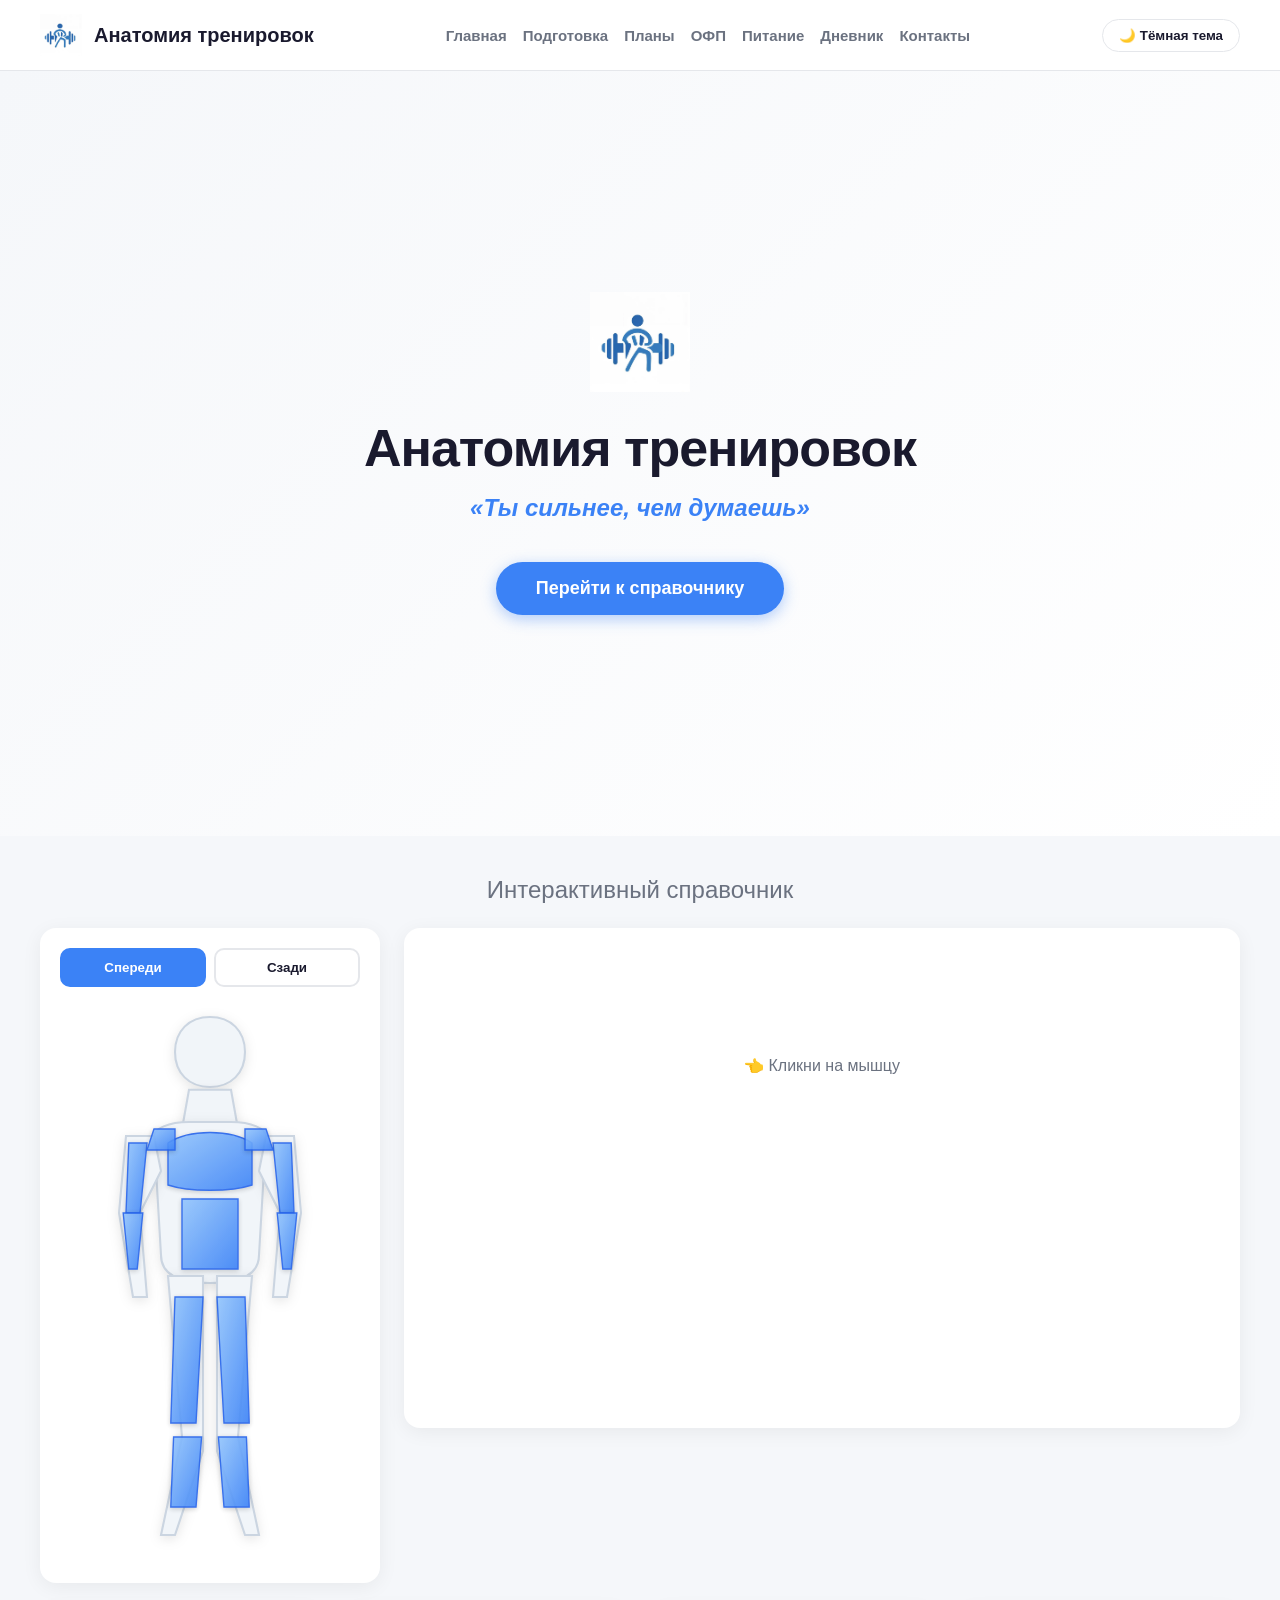
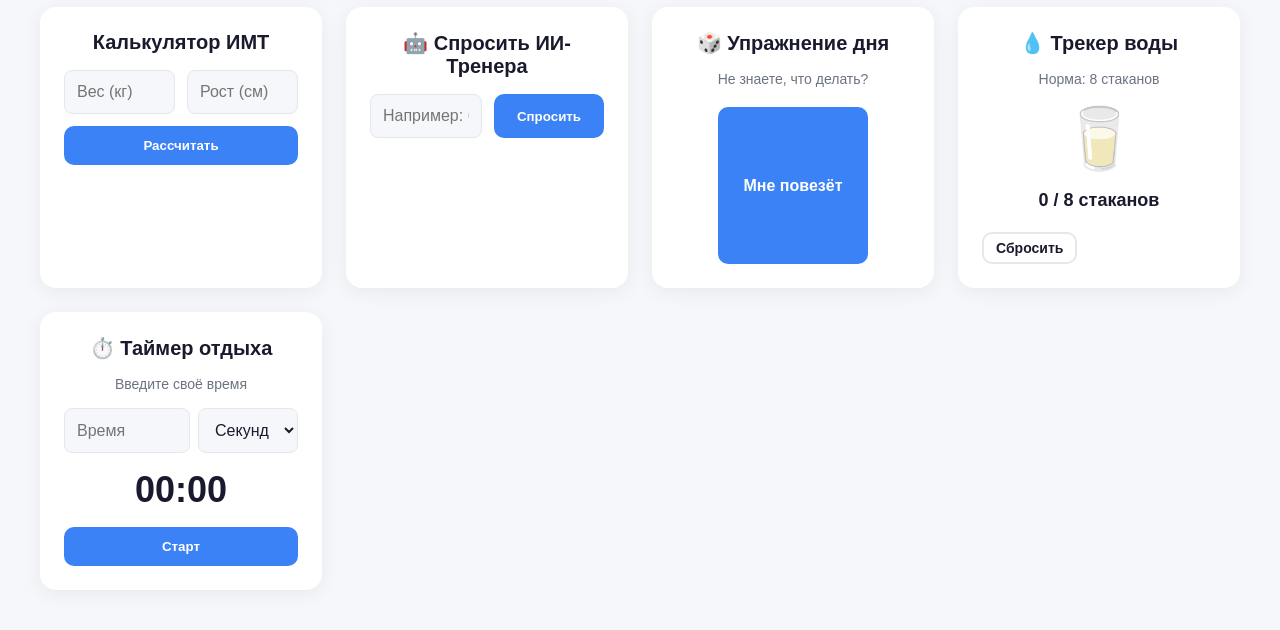
==== index.html @ df528e61 "Проект" ====
<!DOCTYPE html>
<html lang="ru">
<head>
  <meta charset="UTF-8">
  <meta name="viewport" content="width=device-width, initial-scale=1.0">
  <title>Анатомия тренировок</title>
  <link rel="icon" type="image/png" href="images/logo.png">
  <link rel="stylesheet" href="style.css">
</head>
<body>
  <header class="site-header">
    <div class="header-inner">
      <a href="index.html" class="logo">
        <img src="images/logo.png" alt="Логотип" class="logo-img">
        <span>Анатомия тренировок</span>
      </a>
      <nav class="main-nav">
        <a href="index.html">Главная</a>
        <a href="exercises.html">Подготовка</a>
        <a href="plans.html">Планы</a>
        <a href="training.html">ОФП</a>
        <a href="nutrition.html">Питание</a>
        <a href="diary.html">Дневник</a>
        <a href="contacts.html">Контакты</a>
      </nav>
      <button id="theme-toggle" class="theme-btn">🌙 Тёмная тема</button>
    </div>
  </header>

  <!-- ОБЛОЖКА -->
  <div class="hero-cover">
    <div class="hero-cover-content">
      <img src="images/logo.png" alt="Логотип" style="width: 100px; margin-bottom: 24px; animation: float 3s ease-in-out infinite;">
      <h1 class="hero-title">Анатомия тренировок</h1>
      <p class="hero-quote">«Ты сильнее, чем думаешь»</p>
      <a href="#main-content" class="hero-btn">Перейти к справочнику</a>
    </div>
  </div>

  <!-- ОСНОВНОЙ КОНТЕНТ -->
  <section id="main-content" class="section">
    <div class="hero"><h1 style="font-size: 24px; color: var(--text-muted); font-weight: 400; margin-bottom: 24px;">Интерактивный справочник</h1></div>
    
    <main class="layout">
      <section class="model-section">
        <div class="view-toggle">
          <button class="toggle-btn active" data-view="front">Спереди</button>
          <button class="toggle-btn" data-view="back">Сзади</button>
        </div>
        <div class="model-wrapper">
          <!-- ВИД СПЕРЕДИ -->
          <svg id="front-view" class="body-svg" viewBox="0 0 200 400">
            <defs>
              <linearGradient id="muscleGradient" x1="0%" y1="0%" x2="100%" y2="100%">
                <stop offset="0%" stop-color="#93c5fd" />
                <stop offset="100%" stop-color="#3b82f6" />
              </linearGradient>
            </defs>
            <path class="body-base" d="M 100 10 C 115 10 125 20 125 35 C 125 50 115 60 100 60 C 85 60 75 50 75 35 C 75 20 85 10 100 10 Z" /> 
            <path class="body-base" d="M 85 62 L 115 62 L 120 90 L 80 90 Z" /> 
            <path class="body-base" d="M 60 95 C 60 90 70 85 85 85 L 115 85 C 130 85 140 90 140 95 L 135 180 C 135 195 120 200 100 200 C 80 200 65 195 65 180 Z" /> 
            <path class="body-base" d="M 60 95 L 40 95 L 35 150 L 45 210 L 55 210 L 50 150 L 65 120 Z" />
            <path class="body-base" d="M 140 95 L 160 95 L 165 150 L 155 210 L 145 210 L 150 150 L 135 120 Z" />
            <path class="body-base" d="M 70 195 L 95 195 L 95 320 L 75 380 L 65 380 L 80 310 Z" />
            <path class="body-base" d="M 105 195 L 130 195 L 120 310 L 135 380 L 125 380 L 105 320 Z" />

            <path id="chest" class="muscle" d="M 70 100 C 85 90 115 90 130 100 L 130 130 C 115 135 85 135 70 130 Z" />
            <path id="abs" class="muscle" d="M 80 140 L 120 140 L 120 190 L 80 190 Z" />
            <path id="quads" class="muscle" d="M 75 210 L 95 210 L 90 300 L 72 300 Z" />
            <path id="quads2" class="muscle" d="M 105 210 L 125 210 L 128 300 L 110 300 Z" />
            <path id="biceps" class="muscle" d="M 42 100 L 55 100 L 50 150 L 40 150 Z" />
            <path id="biceps2" class="muscle" d="M 145 100 L 158 100 L 160 150 L 150 150 Z" />
            <path id="shoulders" class="muscle" d="M 60 90 L 75 90 L 75 105 L 55 105 Z" />
            <path id="shoulders2" class="muscle" d="M 125 90 L 140 90 L 145 105 L 125 105 Z" />
            <path id="forearms" class="muscle" d="M 38 150 L 52 150 L 48 190 L 42 190 Z" />
            <path id="forearms2" class="muscle" d="M 148 150 L 162 150 L 158 190 L 152 190 Z" />
            <path id="calves" class="muscle" d="M 74 310 L 94 310 L 90 360 L 72 360 Z" />
            <path id="calves2" class="muscle" d="M 106 310 L 126 310 L 128 360 L 110 360 Z" />
          </svg>

          <!-- ВИД СЗАДИ -->
          <svg id="back-view" class="body-svg hidden" viewBox="0 0 200 400">
            <defs>
              <linearGradient id="muscleGradientBack" x1="0%" y1="0%" x2="100%" y2="100%">
                <stop offset="0%" stop-color="#93c5fd" />
                <stop offset="100%" stop-color="#3b82f6" />
              </linearGradient>
            </defs>
            <path class="body-base" d="M 100 10 C 115 10 125 20 125 35 C 125 50 115 60 100 60 C 85 60 75 50 75 35 C 75 20 85 10 100 10 Z" /> 
            <path class="body-base" d="M 85 62 L 115 62 L 120 90 L 80 90 Z" /> 
            <path class="body-base" d="M 60 95 C 60 90 70 85 85 85 L 115 85 C 130 85 140 90 140 95 L 135 180 C 135 195 120 200 100 200 C 80 200 65 195 65 180 Z" /> 
            <path class="body-base" d="M 60 95 L 40 95 L 35 150 L 45 210 L 55 210 L 50 150 L 65 120 Z" />
            <path class="body-base" d="M 140 95 L 160 95 L 165 150 L 155 210 L 145 210 L 150 150 L 135 120 Z" />
            <path class="body-base" d="M 70 195 L 95 195 L 95 320 L 75 380 L 65 380 L 80 310 Z" />
            <path class="body-base" d="M 105 195 L 130 195 L 120 310 L 135 380 L 125 380 L 105 320 Z" />

            <path id="lats" class="muscle" d="M 65 115 C 85 105 115 105 135 115 L 125 185 C 110 190 90 190 75 185 Z" />
            <path id="traps" class="muscle" d="M 80 85 C 90 85 110 85 120 85 L 130 115 L 70 115 Z" />
            <path id="lower_back" class="muscle" d="M 80 160 L 120 160 L 120 190 L 80 190 Z" />
            <path id="triceps" class="muscle" d="M 42 100 L 55 100 L 50 150 L 40 150 Z" />
            <path id="triceps2" class="muscle" d="M 145 100 L 158 100 L 160 150 L 150 150 Z" />
            <path id="shoulders_back" class="muscle" d="M 60 90 L 75 90 L 75 105 L 55 105 Z" />
            <path id="shoulders_back2" class="muscle" d="M 125 90 L 140 90 L 145 105 L 125 105 Z" />
            <path id="glutes" class="muscle" d="M 75 190 L 98 190 L 98 230 L 72 230 Z" />
            <path id="glutes2" class="muscle" d="M 102 190 L 125 190 L 128 230 L 102 230 Z" />
            <path id="hamstrings" class="muscle" d="M 74 235 L 96 235 L 96 300 L 74 300 Z" />
            <path id="hamstrings2" class="muscle" d="M 104 235 L 126 235 L 126 300 L 104 300 Z" />
            <path id="calves_back" class="muscle" d="M 74 310 L 94 310 L 90 360 L 72 360 Z" />
            <path id="calves_back2" class="muscle" d="M 106 310 L 126 310 L 128 360 L 110 360 Z" />
          </svg>
        </div>
      </section>

      <aside id="info-panel" class="info-panel">
        <div class="placeholder"><p>👈 Кликни на мышцу</p></div>
      </aside>
    </main>

    <div class="extra-blocks">
      <!-- ИМТ -->
      <div class="extra-card">
        <h2>Калькулятор ИМТ</h2>
        <div class="bmi-form">
          <input type="number" id="weight" placeholder="Вес (кг)">
          <input type="number" id="height" placeholder="Рост (см)">
          <button id="calc-bmi" class="toggle-btn active">Рассчитать</button>
        </div>
        <div id="bmi-result" class="result-text" style="margin-bottom: 16px;"></div>
        <div class="bmi-scale-wrapper" id="bmi-scale-wrapper" style="display: none;">
          <div class="bmi-scale-bar">
            <div class="bmi-zone zone-under"></div><div class="bmi-zone zone-normal"></div>
            <div class="bmi-zone zone-over"></div><div class="bmi-zone zone-obese"></div>
          </div>
          <div class="bmi-marker" id="bmi-marker"></div>
          <div class="bmi-scale-labels"><span>15</span><span>18.5</span><span>25</span><span>30</span><span>40</span></div>
        </div>
      </div>
      <!-- ИИ -->
      <div class="extra-card">
        <h2>🤖 Спросить ИИ-Тренера</h2>
        <div class="ai-form">
          <input type="text" id="ai-question" placeholder="Например: болит плечо?">
          <button id="ask-ai-btn" class="toggle-btn active">Спросить</button>
        </div>
        <div id="ai-msg" class="result-text" style="display: none; color: #10b981;">Вопрос скопирован!</div>
      </div>

      <!-- Случайное упражнение -->
      <div class="extra-card" style="display: flex; flex-direction: column; justify-content: center; align-items: center; text-align: center;">
        <h2>🎲 Упражнение дня</h2>
        <p style="color: var(--text-muted); font-size: 14px; margin-bottom: 20px;">Не знаете, что делать?</p>
        <button id="random-ex-btn" class="toggle-btn active" style="padding: 12px 24px; font-size: 16px;">Мне повезёт</button>
      </div>

      <!-- Вода -->
      <div class="extra-card">
        <h2>💧 Трекер воды</h2>
        <p style="text-align: center; color: var(--text-muted); font-size: 14px; margin-bottom: 16px;">Норма: 8 стаканов</p>
        <div class="water-glass" id="water-glass" style="cursor: pointer; font-size: 60px; text-align: center; transition: transform 0.2s;">🥛</div>
        <div class="result-text" id="water-result" style="margin-top: 16px;">0 / 8 стаканов</div>
        <button id="reset-water" class="toggle-btn" style="margin-top: 12px; font-size: 14px; padding: 6px 12px;">Сбросить</button>
      </div>

      <!-- Таймер -->
      <div class="extra-card">
        <h2>⏱️ Таймер отдыха</h2>
        <p style="text-align: center; color: var(--text-muted); font-size: 14px; margin-bottom: 16px;">Введите своё время</p>
        <div style="display: flex; gap: 8px; justify-content: center; margin-bottom: 16px;">
          <input type="number" id="custom-timer-input" class="timer-input" placeholder="Время" min="1" max="600">
          <select id="timer-unit" class="timer-select">
            <option value="sec">Секунд</option><option value="min">Минут</option>
          </select>
        </div>
        <div id="timer-display" class="result-text" style="font-size: 36px; font-weight: 800; margin: 16px 0;">00:00</div>
        <button id="start-timer" class="toggle-btn active" style="width: 100%;">Старт</button>
      </div>
    </div>
  </section>
  <script src="theme.js"></script>
  <script src="app.js"></script>
</body>
</html>
---- style.css ----
/* ===== ПЕРЕМЕННЫЕ (Светлая тема) ===== */
:root {
  --bg-color: #f5f7fa; 
  --panel-bg: #ffffff; 
  --text-color: #1a1a2e; 
  --text-muted: #6b7280;
  --border-color: #e5e7eb; 
  --accent: #3b82f6; 
  --header-bg: #ffffff;
}

/* ===== ПЕРЕМЕННЫЕ (Темная тема) ===== */
body.dark-theme {
  --bg-color: #121212; 
  --panel-bg: #1e1e1e; 
  --text-color: #e0e0e0; 
  --text-muted: #9ca3af;
  --border-color: #333333; 
  --header-bg: #1e1e1e;
}

/* ===== БАЗОВЫЕ СБРОСЫ ===== */
* { 
  margin: 0; 
  padding: 0; 
  box-sizing: border-box; 
  transition: background-color 0.3s, color 0.3s; 
}

body { 
  font-family: 'Segoe UI', Tahoma, sans-serif; 
  background-color: var(--bg-color); 
  color: var(--text-color); 
  min-height: 100vh; 
}

a { 
  text-decoration: none; 
  color: var(--accent); 
}

/* ===== ШАПКА И НАВИГАЦИЯ ===== */
.site-header { 
  background-color: var(--header-bg); 
  border-bottom: 1px solid var(--border-color); 
  padding: 14px 24px; 
  position: sticky; 
  top: 0; 
  z-index: 100; 
}

.header-inner { 
  display: flex; 
  justify-content: space-between; 
  align-items: center; 
  max-width: 1200px; 
  margin: 0 auto; 
}

/* Логотип */
.logo { 
  display: flex; 
  align-items: center; 
  gap: 12px; 
  text-decoration: none; 
  font-size: 20px; 
  font-weight: 700; 
  color: var(--text-color); 
  transition: opacity 0.2s; 
}
.logo:hover { opacity: 0.8; }
.logo-img { width: 42px; height: 42px; object-fit: contain; }

.main-nav { display: flex; gap: 16px; align-items: center; }
.main-nav a { color: var(--text-muted); font-weight: 600; font-size: 15px; transition: 0.2s; }
.main-nav a:hover { color: var(--accent); }

.theme-btn { 
  background: none; 
  border: 1px solid var(--border-color); 
  color: var(--text-color); 
  padding: 8px 16px; 
  border-radius: 20px; 
  cursor: pointer; 
  font-weight: 600; 
}
.theme-btn:hover { background: var(--border-color); }

/* ===== ОБЛОЖКА (Hero Section) ===== */
.hero-cover {
  min-height: 85vh;
  display: flex;
  align-items: center;
  justify-content: center;
  text-align: center;
  background: linear-gradient(135deg, var(--bg-color) 0%, var(--panel-bg) 100%);
  padding: 40px 20px;
  position: relative;
  overflow: hidden;
}

.hero-cover-content { position: relative; z-index: 1; max-width: 800px; }
.hero-title { font-size: 52px; font-weight: 800; color: var(--text-color); margin-bottom: 16px; line-height: 1.1; letter-spacing: -1px; }
.hero-quote { font-size: 24px; color: var(--accent); font-style: italic; margin-bottom: 40px; font-weight: 600; max-width: 600px; margin-left: auto; margin-right: auto; }

.hero-btn {
  display: inline-block; padding: 16px 40px; background: var(--accent); color: #fff;
  font-size: 18px; font-weight: 600; text-decoration: none; border-radius: 30px;
  transition: all 0.3s ease; box-shadow: 0 4px 15px rgba(59, 130, 246, 0.4);
}
.hero-btn:hover { transform: translateY(-3px); box-shadow: 0 8px 25px rgba(59, 130, 246, 0.5); background: #2563eb; }

@keyframes float { 0% { transform: translateY(0px); } 50% { transform: translateY(-10px); } 100% { transform: translateY(0px); } }

/* ===== ОБЩИЕ СЕКЦИИ ===== */
.section { padding: 40px 24px; }
.hero { text-align: center; margin-bottom: 24px; }
.hero h1 { font-size: 28px; }

/* ===== ГЛАВНАЯ (Модель) ===== */
.layout { display: flex; gap: 24px; max-width: 1200px; margin: 0 auto; align-items: flex-start; }
.model-section { flex: 0 0 340px; background: var(--panel-bg); padding: 20px; border-radius: 16px; box-shadow: 0 4px 20px rgba(0,0,0,0.06); }
.view-toggle { display: flex; gap: 8px; margin-bottom: 16px; }

.toggle-btn { 
  flex: 1; padding: 10px; border: 2px solid var(--border-color); background: var(--panel-bg); 
  color: var(--text-color); border-radius: 10px; cursor: pointer; font-weight: 600; 
}
.toggle-btn.active { background: var(--accent); border-color: var(--accent); color: #fff; }

.body-svg { width: 100%; max-width: 280px; height: auto; display: block; margin: 0 auto; }
.body-svg.hidden { display: none; }
.body-base { fill: #f1f5f9; stroke: #cbd5e1; stroke-width: 1.5; filter: drop-shadow(0px 2px 4px rgba(0,0,0,0.1)); }
body.dark-theme .body-base { fill: #2a2a2a; stroke: #444; }

/* Мышцы с градиентом */
.muscle { 
  fill: url(#muscleGradient); stroke: #2563eb; stroke-width: 1; cursor: pointer; 
  transition: all 0.2s ease; opacity: 0.9; filter: drop-shadow(0px 1px 2px rgba(0,0,0,0.2));
}
#back-view .muscle { fill: url(#muscleGradientBack); }
.muscle:hover { fill: var(--accent); stroke-width: 2; opacity: 1; transform: scale(1.02); filter: drop-shadow(0px 0px 6px rgba(59, 130, 246, 0.6)); }

/* Панель с инфо */
.info-panel { flex: 1; background: var(--panel-bg); padding: 28px; border-radius: 16px; box-shadow: 0 4px 20px rgba(0,0,0,0.06); min-height: 500px; }
.placeholder { text-align: center; color: var(--text-muted); padding-top: 100px; }
.tabs { display: flex; gap: 6px; margin-top: 20px; border-bottom: 2px solid var(--border-color); }
.tab-btn { padding: 10px; border: none; background: none; cursor: pointer; border-bottom: 3px solid transparent; font-weight: 600; color: var(--text-muted); }
.tab-btn.active { color: var(--accent); border-bottom-color: var(--accent); }

/* ===== СКЕЛЕТОНЫ ===== */
.skeleton { background: linear-gradient(90deg, var(--border-color) 25%, var(--bg-color) 50%, var(--border-color) 75%); background-size: 200% 100%; animation: loading 1.5s infinite; border-radius: 8px; margin-bottom: 12px; }
.skeleton.title { height: 32px; width: 60%; }
.skeleton.text { height: 16px; width: 100%; }
.skeleton.image { height: 140px; width: 100%; }
@keyframes loading { 0% { background-position: 200% 0; } 100% { background-position: -200% 0; } }

/* ===== ВКЛАДКИ (Фишки, спорт, факты) ===== */
.styled-list { list-style: none; padding: 0; margin-bottom: 20px; }
.styled-list li { position: relative; padding-left: 28px; margin-bottom: 10px; line-height: 1.5; color: var(--text-color); }
.styled-list li::before { content: '✓'; position: absolute; left: 0; top: 0; color: #10b981; font-weight: bold; font-size: 18px; }

.sport-tags-container { display: flex; flex-wrap: wrap; gap: 8px; margin-bottom: 24px; }
.sport-tag { background: rgba(59, 130, 246, 0.1); color: var(--accent); padding: 6px 12px; border-radius: 20px; font-size: 14px; font-weight: 600; border: 1px solid rgba(59, 130, 246, 0.2); }
body.dark-theme .sport-tag { background: rgba(59, 130, 246, 0.2); border-color: rgba(59, 130, 246, 0.4); }
.fact-box { background: var(--bg-color); border-left: 4px solid #f59e0b; padding: 16px; border-radius: 0 8px 8px 0; font-size: 14px; line-height: 1.6; color: var(--text-color); margin-top: 10px; }

/* ===== ВИДЕО ===== */
.photo-grid { display: grid; grid-template-columns: 1fr 1fr; gap: 12px; margin-top: 16px; }
.photo-card { background: var(--bg-color); border-radius: 10px; overflow: hidden; border: 1px solid var(--border-color); }
.photo-card iframe { width: 100%; height: 180px; border: none; background: #000; }
.photo-card .caption { padding: 8px; text-align: center; font-weight: 600; font-size: 14px; }
.fallback-link { display: block; text-align: center; font-size: 12px; margin-bottom: 10px; color: var(--text-muted); text-decoration: underline; }
.fallback-link:hover { color: var(--accent); }

/* ===== ДОП. БЛОКИ (ИМТ, ИИ, Вода, Таймер) ===== */
.extra-blocks { max-width: 1200px; margin: 24px auto 0; display: grid; grid-template-columns: repeat(auto-fit, minmax(280px, 1fr)); gap: 24px; }
.extra-card { background: var(--panel-bg); padding: 24px; border-radius: 16px; box-shadow: 0 4px 20px rgba(0,0,0,0.06); }
.extra-card h2 { font-size: 20px; margin-bottom: 16px; text-align: center; }
.bmi-form, .ai-form { display: flex; gap: 12px; justify-content: center; flex-wrap: wrap; margin-bottom: 16px; }
.bmi-form input, .ai-form input, .timer-input { padding: 12px; border-radius: 8px; border: 1px solid var(--border-color); background: var(--bg-color); color: var(--text-color); font-size: 16px; flex: 1; min-width: 100px; }
.result-text { text-align: center; font-size: 18px; font-weight: 600; min-height: 30px; }
.result-text span { color: var(--accent); }

/* Шкала ИМТ */
.bmi-scale-wrapper { position: relative; margin-top: 10px; padding-bottom: 20px; }
.bmi-scale-bar { display: flex; height: 12px; border-radius: 6px; overflow: hidden; width: 100%; }
.bmi-zone { height: 100%; }
.zone-under { width: 14%; background: #fbbf24; }
.zone-normal { width: 26%; background: #10b981; }
.zone-over { width: 20%; background: #f97316; }
.zone-obese { width: 40%; background: #ef4444; }
.bmi-marker { position: absolute; top: -4px; width: 20px; height: 20px; background: #fff; border: 3px solid var(--text-color); border-radius: 50%; transform: translateX(-50%); transition: left 0.5s ease-out; box-shadow: 0 2px 5px rgba(0,0,0,0.3); z-index: 2; }
.bmi-scale-labels { display: flex; justify-content: space-between; font-size: 11px; color: var(--text-muted); margin-top: 4px; font-weight: 600; }

/* Вода */
.water-glass:active { transform: scale(0.9); }

/* Таймер */
.timer-select { padding: 12px; border-radius: 8px; border: 1px solid var(--border-color); background: var(--bg-color); color: var(--text-color); font-size: 16px; cursor: pointer; }

/* ===== КАТАЛОГ И ПЛАНЫ ===== */
.exercises-grid { display: grid; grid-template-columns: repeat(auto-fill, minmax(280px, 1fr)); gap: 20px; max-width: 1200px; margin: 0 auto; }
.exercise-card-item { background: var(--panel-bg); border-radius: 12px; overflow: hidden; box-shadow: 0 4px 15px rgba(0,0,0,0.05); border: 1px solid var(--border-color); }
.exercise-card-item iframe { width: 100%; height: 180px; border: none; }
.exercise-card-item .ex-content { padding: 16px; }
.exercise-card-item h3 { margin-bottom: 8px; font-size: 18px; }
.exercise-card-item p { color: var(--text-muted); font-size: 14px; }

.plans-grid { display: grid; grid-template-columns: repeat(auto-fit, minmax(300px, 1fr)); gap: 20px; max-width: 1200px; margin: 0 auto; }
.plan-card { background: var(--panel-bg); padding: 24px; border-radius: 16px; border-top: 4px solid var(--accent); box-shadow: 0 4px 20px rgba(0,0,0,0.06); }
.plan-card h2 { margin-bottom: 12px; }
.plan-card p { color: var(--text-muted); margin-bottom: 16px; font-size: 15px; }
.plan-list { list-style: none; padding: 0; margin-top: 16px; }
.plan-list li { margin-bottom: 16px; padding-bottom: 16px; border-bottom: 1px dashed var(--border-color); font-size: 15px; line-height: 1.6; }
.plan-list li:last-child { border-bottom: none; }

/* ===== ПИТАНИЕ ===== */
.nutrition-grid { display: grid; grid-template-columns: repeat(auto-fit, minmax(280px, 1fr)); gap: 20px; max-width: 1200px; margin: 0 auto; }
.nutrition-card { background: var(--panel-bg); border: 1px solid var(--border-color); border-radius: 16px; padding: 24px; box-shadow: 0 4px 12px rgba(0,0,0,0.03); }
.nutrition-card h3 { color: var(--accent); margin-bottom: 12px; font-size: 18px; }
.nutrition-card p { font-size: 15px; line-height: 1.6; color: var(--text-color); }

/* ===== КОНТАКТЫ ===== */
.content-page { max-width: 800px; margin: 0 auto; background: var(--panel-bg); padding: 40px; border-radius: 16px; box-shadow: 0 4px 20px rgba(0,0,0,0.06); }
.content-page h2 { margin-top: 24px; margin-bottom: 8px; color: var(--accent); font-size: 20px; }
.content-page p { line-height: 1.7; margin-bottom: 16px; }
.tech-list { padding-left: 20px; line-height: 1.8; }

.contact-info-block { background: var(--bg-color); border-radius: 12px; padding: 20px; border: 1px solid var(--border-color); margin: 0 auto; max-width: 500px; }
.contact-row { display: flex; align-items: center; gap: 12px; padding: 12px 0; border-bottom: 1px solid var(--border-color); }
.contact-row:last-child { border-bottom: none; }
.contact-label { font-weight: 600; color: var(--text-muted); min-width: 100px; }
.contact-value { font-size: 18px; font-weight: 500; color: var(--accent); text-decoration: none; transition: 0.2s; }
.contact-value:hover { text-decoration: underline; }

.authors-grid { display: grid; grid-template-columns: repeat(auto-fit, minmax(200px, 1fr)); gap: 20px; max-width: 800px; margin: 0 auto; }
.author-card { background: var(--panel-bg); border: 1px solid var(--border-color); border-radius: 16px; padding: 24px; text-align: center; box-shadow: 0 4px 12px rgba(0,0,0,0.03); transition: transform 0.2s; }
.author-card:hover { transform: translateY(-4px); border-color: var(--accent); }
.author-avatar { width: 64px; height: 64px; background: var(--accent); color: #fff; font-size: 24px; font-weight: 700; display: flex; align-items: center; justify-content: center; border-radius: 50%; margin: 0 auto 16px auto; }
.author-card h3 { margin-bottom: 4px; font-size: 18px; color: var(--text-color); }
.author-card p { color: var(--text-muted); font-size: 14px; }

.project-info-card { background: var(--bg-color); border-left: 4px solid var(--accent); padding: 20px; border-radius: 0 12px 12px 0; margin-bottom: 32px; line-height: 1.8; }
.project-info-card p { margin: 0; color: var(--text-color); }

/* ===== ВКЛАДКИ В УПРАЖНЕНИЯХ ===== */
.exercise-tabs { display: flex; justify-content: center; flex-wrap: wrap; gap: 8px; margin-bottom: 32px; max-width: 1000px; margin-left: auto; margin-right: auto; }
.ex-tab-btn { padding: 12px 24px; border: 2px solid var(--border-color); background: var(--panel-bg); color: var(--text-muted); font-size: 16px; font-weight: 600; border-radius: 30px; cursor: pointer; transition: all 0.2s; }
.ex-tab-btn:hover { border-color: #93c5fd; }
.ex-tab-btn.active { background: var(--accent); border-color: var(--accent); color: #fff; }
.ex-tab-content { display: none; }
.ex-tab-content.active { display: block; animation: fadeIn 0.3s ease; }
@keyframes fadeIn { from { opacity: 0; transform: translateY(5px); } to { opacity: 1; transform: translateY(0); } }

/* ===== АККОРДЕОН ДЛЯ ОФП ===== */
.exercise-accordion { margin-bottom: 12px; border: 1px solid var(--border-color); border-radius: 10px; overflow: hidden; background: var(--panel-bg); }
.accordion-header { padding: 16px; cursor: pointer; display: flex; justify-content: space-between; align-items: center; font-weight: 600; color: var(--text-color); background: var(--bg-color); transition: 0.2s; user-select: none; }
.accordion-header:hover { background: var(--border-color); }
.accordion-header::after { content: '▼'; font-size: 12px; transition: transform 0.3s; }
.exercise-accordion.active .accordion-header::after { transform: rotate(180deg); }
.accordion-content { max-height: 0; overflow: hidden; transition: max-height 0.4s ease-out; background: var(--panel-bg); }
.accordion-content iframe { width: 100%; height: 220px; border: none; display: block; background: #000; }
.accordion-text { padding: 16px; font-size: 14px; color: var(--text-muted); }

/* ===== АДАПТИВ ===== */
@media (max-width: 900px) { 
  .extra-blocks { grid-template-columns: 1fr; } 
  .hero-title { font-size: 36px; }
  .hero-quote { font-size: 18px; }
  .hero-cover { min-height: 70vh; }
}

@media (max-width: 768px) { 
  .layout { flex-direction: column; } 
  .model-section { width: 100%; flex: none; } 
  .main-nav { display: none; } 
  .photo-grid { grid-template-columns: 1fr; } 
  .contact-row { flex-direction: column; align-items: flex-start; gap: 4px; }
  .content-page { padding: 24px; }
  .categories-grid { grid-template-columns: 1fr; }
}
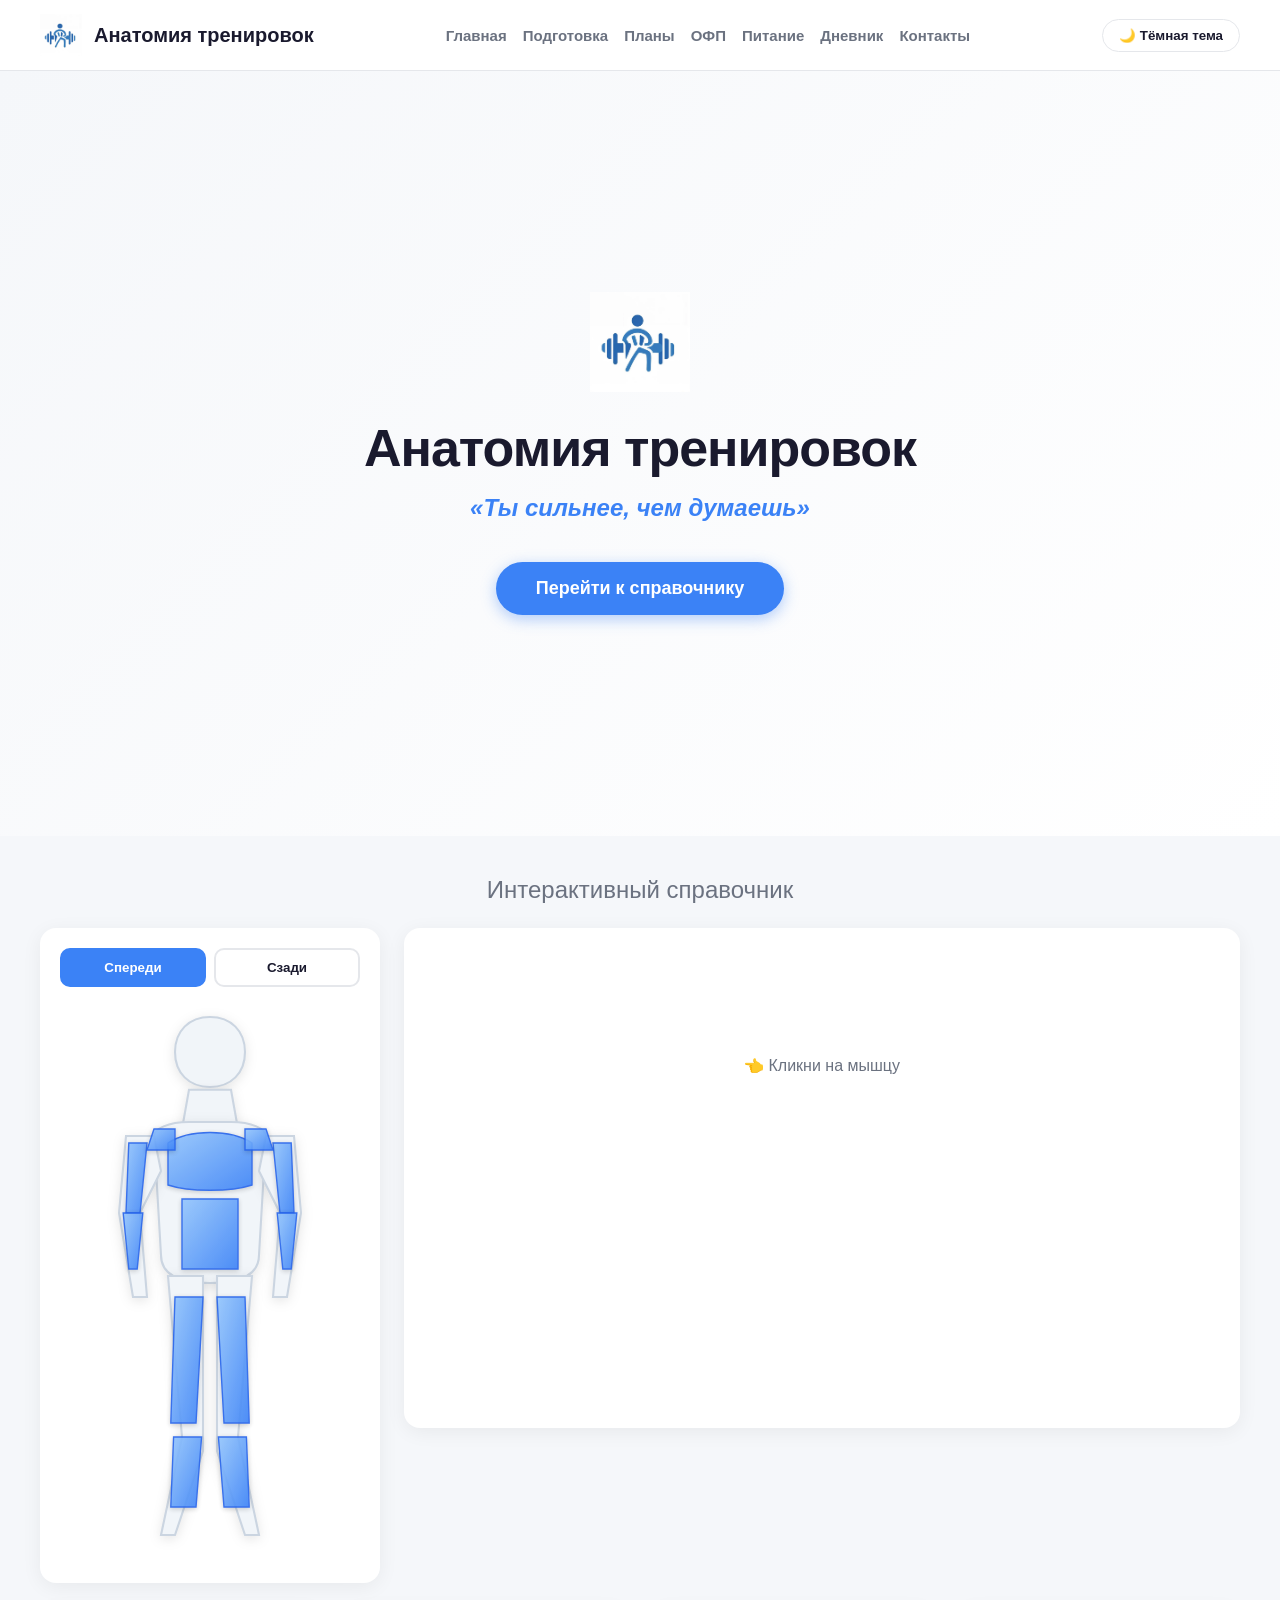
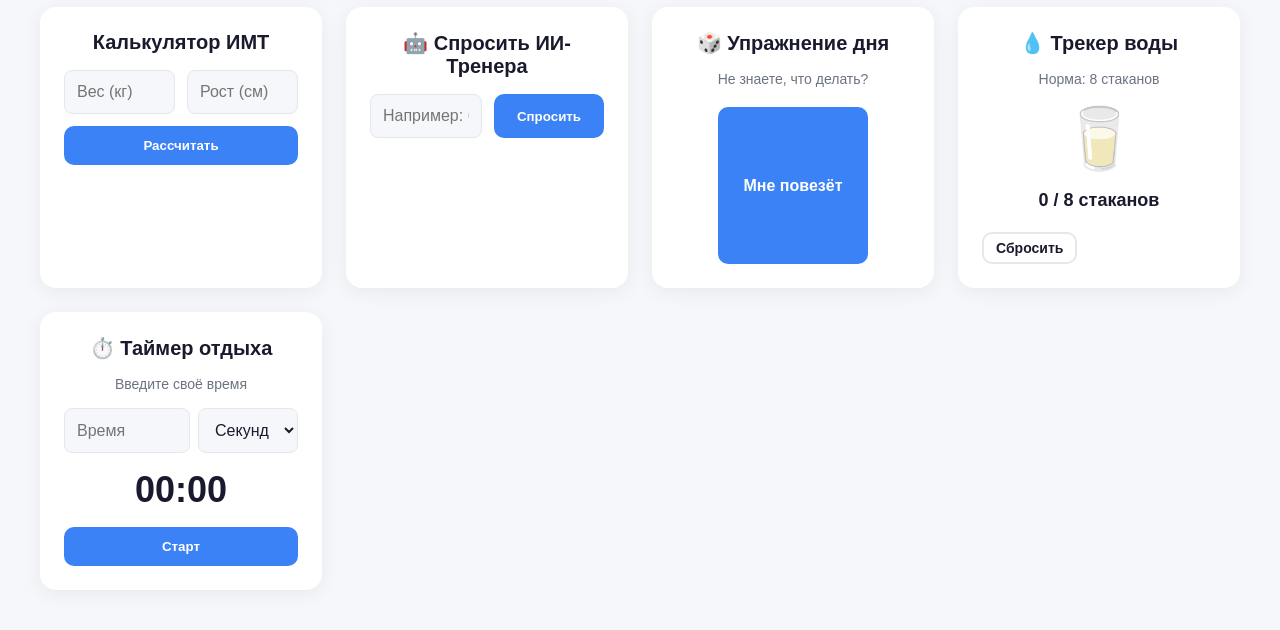
==== commit 257336d2: "Update" ====
--- a/index.html
+++ b/index.html
@@ -23,6 +23,12 @@
         <a href="diary.html">Дневник</a>
         <a href="contacts.html">Контакты</a>
       </nav>
+            <!-- Кнопка бургер для телефона -->
+      <button class="burger" id="burger-btn">
+        <span></span>
+        <span></span>
+        <span></span>
+      </button>
       <button id="theme-toggle" class="theme-btn">🌙 Тёмная тема</button>
     </div>
   </header>
--- a/style.css
+++ b/style.css
@@ -55,6 +55,7 @@
   align-items: center; 
   max-width: 1200px; 
   margin: 0 auto; 
+  position: relative;
 }
 
 /* Логотип */
@@ -85,6 +86,27 @@
   font-weight: 600; 
 }
 .theme-btn:hover { background: var(--border-color); }
+
+/* Бургер-кнопка (скрыта по умолчанию на ПК) */
+.burger {
+  display: none; 
+  flex-direction: column;
+  gap: 5px;
+  background: none;
+  border: none;
+  cursor: pointer;
+  padding: 5px;
+  z-index: 1001;
+}
+
+.burger span {
+  display: block;
+  width: 25px;
+  height: 3px;
+  background: var(--text-color);
+  border-radius: 2px;
+  transition: 0.3s;
+}
 
 /* ===== ОБЛОЖКА (Hero Section) ===== */
 .hero-cover {
@@ -271,12 +293,47 @@
   .hero-cover { min-height: 70vh; }
 }
 
+/* --- МОБИЛЬНАЯ ВЕРСИЯ (до 768px) --- */
 @media (max-width: 768px) { 
   .layout { flex-direction: column; } 
   .model-section { width: 100%; flex: none; } 
-  .main-nav { display: none; } 
   .photo-grid { grid-template-columns: 1fr; } 
   .contact-row { flex-direction: column; align-items: flex-start; gap: 4px; }
   .content-page { padding: 24px; }
-  .categories-grid { grid-template-columns: 1fr; }
+  
+  /* Показываем бургер */
+  .burger {
+    display: flex;
+  }
+
+  /* Когда меню открыто, крестик (анимация) */
+  .burger.active span:nth-child(1) {
+    transform: translateY(8px) rotate(45deg);
+  }
+  .burger.active span:nth-child(2) {
+    opacity: 0;
+  }
+  .burger.active span:nth-child(3) {
+    transform: translateY(-8px) rotate(-45deg);
+  }
+
+  /* Само выпадающее меню на телефоне */
+  .main-nav {
+    display: none; 
+    position: absolute;
+    top: 100%;
+    left: 0;
+    right: 0;
+    background: var(--panel-bg);
+    flex-direction: column;
+    padding: 16px;
+    gap: 12px;
+    border-bottom: 1px solid var(--border-color);
+    box-shadow: 0 4px 10px rgba(0,0,0,0.1);
+    z-index: 1000;
+  }
+  
+  .main-nav.open {
+    display: flex; 
+  }
 }
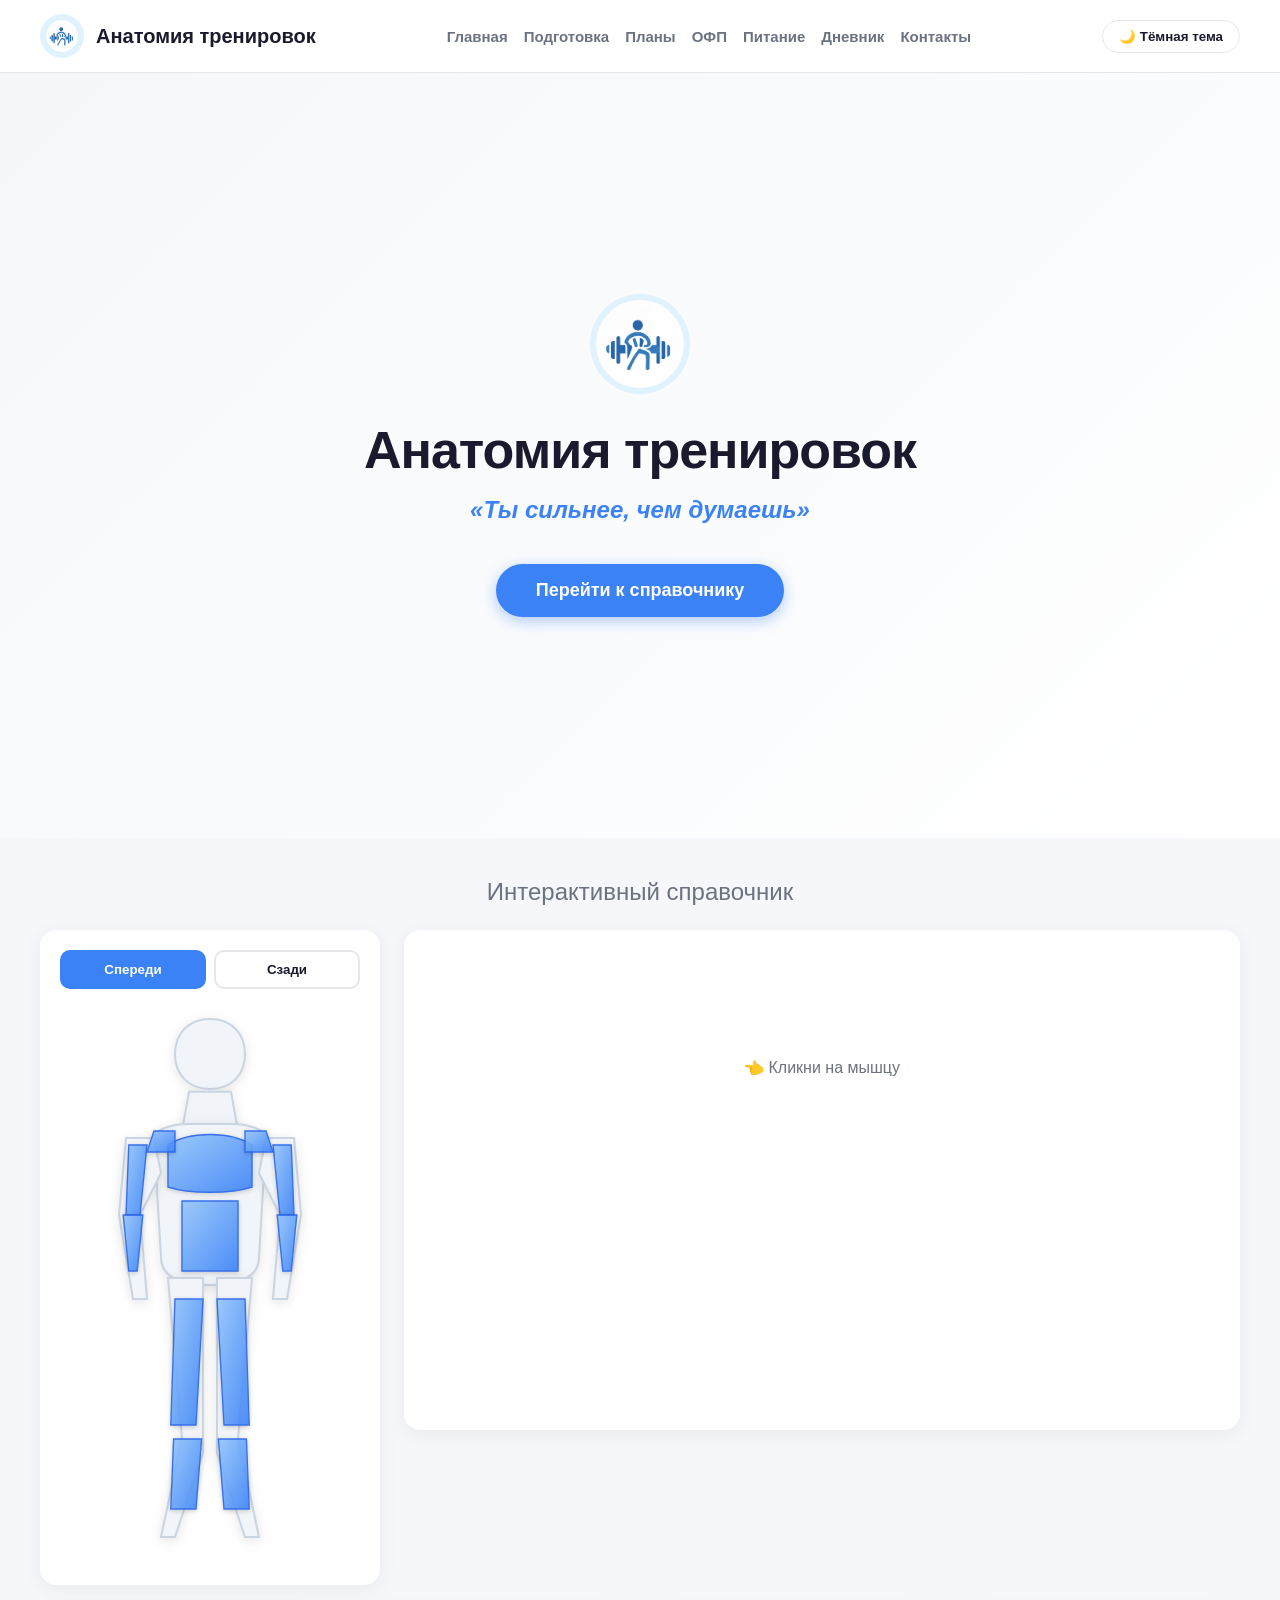
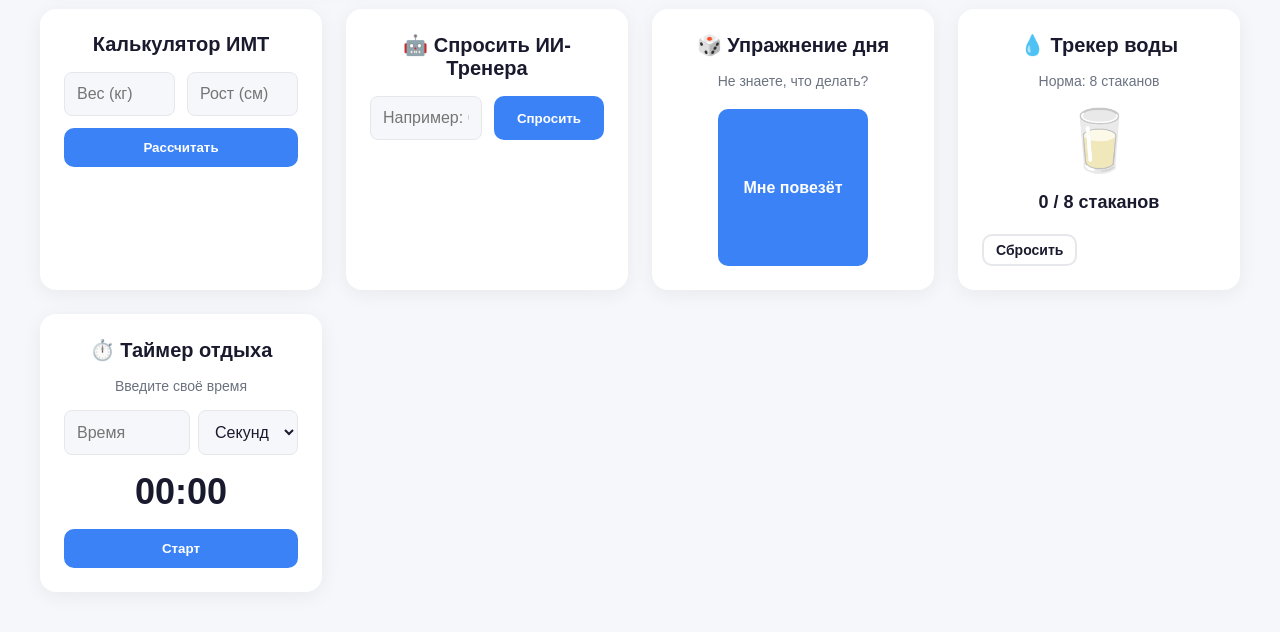
==== commit c7569a18: "Поправил недочеты" ====
--- a/index.html
+++ b/index.html
@@ -36,7 +36,7 @@
   <!-- ОБЛОЖКА -->
   <div class="hero-cover">
     <div class="hero-cover-content">
-      <img src="images/logo.png" alt="Логотип" style="width: 100px; margin-bottom: 24px; animation: float 3s ease-in-out infinite;">
+      <img src="images/logo.png" alt="Логотип" class="logo-img" style="width: 100px; height: 100px; margin-bottom: 24px; animation: float 3s ease-in-out infinite;">
       <h1 class="hero-title">Анатомия тренировок</h1>
       <p class="hero-quote">«Ты сильнее, чем думаешь»</p>
       <a href="#main-content" class="hero-btn">Перейти к справочнику</a>
--- a/style.css
+++ b/style.css
@@ -7,6 +7,7 @@
   --border-color: #e5e7eb; 
   --accent: #3b82f6; 
   --header-bg: #ffffff;
+  --logo-bg: #e0f2fe; /* Приятный голубой фон */
 }
 
 /* ===== ПЕРЕМЕННЫЕ (Темная тема) ===== */
@@ -17,6 +18,7 @@
   --text-muted: #9ca3af;
   --border-color: #333333; 
   --header-bg: #1e1e1e;
+  --logo-bg: #1e3a8a; 
 }
 
 /* ===== БАЗОВЫЕ СБРОСЫ ===== */
@@ -32,12 +34,18 @@
   background-color: var(--bg-color); 
   color: var(--text-color); 
   min-height: 100vh; 
-}
-
-a { 
-  text-decoration: none; 
-  color: var(--accent); 
-}
+  user-select: none; 
+  -webkit-user-select: none;
+}
+
+.info-panel p, .plan-card p, .plan-list, .nutrition-card p, .styled-list, 
+.fact-box, .contact-info-block, .contact-value, .tech-list, .project-info-card, 
+.exercise-card-item, .accordion-text, input, textarea {
+  user-select: text;
+  -webkit-user-select: text;
+}
+
+a { text-decoration: none; color: var(--accent); }
 
 /* ===== ШАПКА И НАВИГАЦИЯ ===== */
 .site-header { 
@@ -70,7 +78,20 @@
   transition: opacity 0.2s; 
 }
 .logo:hover { opacity: 0.8; }
-.logo-img { width: 42px; height: 42px; object-fit: contain; }
+
+/* МАГИЯ ДЛЯ ЛОГОТИПА */
+.logo-img { 
+  width: 44px; 
+  height: 44px; 
+  object-fit: contain; 
+  border-radius: 50%; 
+  background-color: var(--logo-bg); /* Голубой фон */
+  padding: 6px; 
+  mix-blend-mode: multiply; /* Убирает белый фон картинки, оставляя голубой */
+}
+body.dark-theme .logo-img {
+  mix-blend-mode: screen; /* Для темной темы используем другой режим наложения */
+}
 
 .main-nav { display: flex; gap: 16px; align-items: center; }
 .main-nav a { color: var(--text-muted); font-weight: 600; font-size: 15px; transition: 0.2s; }
@@ -87,7 +108,7 @@
 }
 .theme-btn:hover { background: var(--border-color); }
 
-/* Бургер-кнопка (скрыта по умолчанию на ПК) */
+/* Бургер-кнопка */
 .burger {
   display: none; 
   flex-direction: column;
@@ -108,7 +129,7 @@
   transition: 0.3s;
 }
 
-/* ===== ОБЛОЖКА (Hero Section) ===== */
+/* ===== ОБЛОЖКА ===== */
 .hero-cover {
   min-height: 85vh;
   display: flex;
@@ -134,12 +155,12 @@
 
 @keyframes float { 0% { transform: translateY(0px); } 50% { transform: translateY(-10px); } 100% { transform: translateY(0px); } }
 
-/* ===== ОБЩИЕ СЕКЦИИ ===== */
+/* ===== СЕКЦИИ ===== */
 .section { padding: 40px 24px; }
 .hero { text-align: center; margin-bottom: 24px; }
 .hero h1 { font-size: 28px; }
 
-/* ===== ГЛАВНАЯ (Модель) ===== */
+/* ===== ГЛАВНАЯ ===== */
 .layout { display: flex; gap: 24px; max-width: 1200px; margin: 0 auto; align-items: flex-start; }
 .model-section { flex: 0 0 340px; background: var(--panel-bg); padding: 20px; border-radius: 16px; box-shadow: 0 4px 20px rgba(0,0,0,0.06); }
 .view-toggle { display: flex; gap: 8px; margin-bottom: 16px; }
@@ -155,7 +176,6 @@
 .body-base { fill: #f1f5f9; stroke: #cbd5e1; stroke-width: 1.5; filter: drop-shadow(0px 2px 4px rgba(0,0,0,0.1)); }
 body.dark-theme .body-base { fill: #2a2a2a; stroke: #444; }
 
-/* Мышцы с градиентом */
 .muscle { 
   fill: url(#muscleGradient); stroke: #2563eb; stroke-width: 1; cursor: pointer; 
   transition: all 0.2s ease; opacity: 0.9; filter: drop-shadow(0px 1px 2px rgba(0,0,0,0.2));
@@ -163,7 +183,6 @@
 #back-view .muscle { fill: url(#muscleGradientBack); }
 .muscle:hover { fill: var(--accent); stroke-width: 2; opacity: 1; transform: scale(1.02); filter: drop-shadow(0px 0px 6px rgba(59, 130, 246, 0.6)); }
 
-/* Панель с инфо */
 .info-panel { flex: 1; background: var(--panel-bg); padding: 28px; border-radius: 16px; box-shadow: 0 4px 20px rgba(0,0,0,0.06); min-height: 500px; }
 .placeholder { text-align: center; color: var(--text-muted); padding-top: 100px; }
 .tabs { display: flex; gap: 6px; margin-top: 20px; border-bottom: 2px solid var(--border-color); }
@@ -177,7 +196,7 @@
 .skeleton.image { height: 140px; width: 100%; }
 @keyframes loading { 0% { background-position: 200% 0; } 100% { background-position: -200% 0; } }
 
-/* ===== ВКЛАДКИ (Фишки, спорт, факты) ===== */
+/* ===== ВКЛАДКИ ===== */
 .styled-list { list-style: none; padding: 0; margin-bottom: 20px; }
 .styled-list li { position: relative; padding-left: 28px; margin-bottom: 10px; line-height: 1.5; color: var(--text-color); }
 .styled-list li::before { content: '✓'; position: absolute; left: 0; top: 0; color: #10b981; font-weight: bold; font-size: 18px; }
@@ -195,7 +214,7 @@
 .fallback-link { display: block; text-align: center; font-size: 12px; margin-bottom: 10px; color: var(--text-muted); text-decoration: underline; }
 .fallback-link:hover { color: var(--accent); }
 
-/* ===== ДОП. БЛОКИ (ИМТ, ИИ, Вода, Таймер) ===== */
+/* ===== БЛОКИ ИМТ, ИИ и Т.Д. ===== */
 .extra-blocks { max-width: 1200px; margin: 24px auto 0; display: grid; grid-template-columns: repeat(auto-fit, minmax(280px, 1fr)); gap: 24px; }
 .extra-card { background: var(--panel-bg); padding: 24px; border-radius: 16px; box-shadow: 0 4px 20px rgba(0,0,0,0.06); }
 .extra-card h2 { font-size: 20px; margin-bottom: 16px; text-align: center; }
@@ -204,7 +223,6 @@
 .result-text { text-align: center; font-size: 18px; font-weight: 600; min-height: 30px; }
 .result-text span { color: var(--accent); }
 
-/* Шкала ИМТ */
 .bmi-scale-wrapper { position: relative; margin-top: 10px; padding-bottom: 20px; }
 .bmi-scale-bar { display: flex; height: 12px; border-radius: 6px; overflow: hidden; width: 100%; }
 .bmi-zone { height: 100%; }
@@ -215,10 +233,7 @@
 .bmi-marker { position: absolute; top: -4px; width: 20px; height: 20px; background: #fff; border: 3px solid var(--text-color); border-radius: 50%; transform: translateX(-50%); transition: left 0.5s ease-out; box-shadow: 0 2px 5px rgba(0,0,0,0.3); z-index: 2; }
 .bmi-scale-labels { display: flex; justify-content: space-between; font-size: 11px; color: var(--text-muted); margin-top: 4px; font-weight: 600; }
 
-/* Вода */
 .water-glass:active { transform: scale(0.9); }
-
-/* Таймер */
 .timer-select { padding: 12px; border-radius: 8px; border: 1px solid var(--border-color); background: var(--bg-color); color: var(--text-color); font-size: 16px; cursor: pointer; }
 
 /* ===== КАТАЛОГ И ПЛАНЫ ===== */
@@ -248,7 +263,6 @@
 .content-page h2 { margin-top: 24px; margin-bottom: 8px; color: var(--accent); font-size: 20px; }
 .content-page p { line-height: 1.7; margin-bottom: 16px; }
 .tech-list { padding-left: 20px; line-height: 1.8; }
-
 .contact-info-block { background: var(--bg-color); border-radius: 12px; padding: 20px; border: 1px solid var(--border-color); margin: 0 auto; max-width: 500px; }
 .contact-row { display: flex; align-items: center; gap: 12px; padding: 12px 0; border-bottom: 1px solid var(--border-color); }
 .contact-row:last-child { border-bottom: none; }
@@ -275,7 +289,7 @@
 .ex-tab-content.active { display: block; animation: fadeIn 0.3s ease; }
 @keyframes fadeIn { from { opacity: 0; transform: translateY(5px); } to { opacity: 1; transform: translateY(0); } }
 
-/* ===== АККОРДЕОН ДЛЯ ОФП ===== */
+/* ===== АККОРДЕОН ===== */
 .exercise-accordion { margin-bottom: 12px; border: 1px solid var(--border-color); border-radius: 10px; overflow: hidden; background: var(--panel-bg); }
 .accordion-header { padding: 16px; cursor: pointer; display: flex; justify-content: space-between; align-items: center; font-weight: 600; color: var(--text-color); background: var(--bg-color); transition: 0.2s; user-select: none; }
 .accordion-header:hover { background: var(--border-color); }
@@ -293,31 +307,17 @@
   .hero-cover { min-height: 70vh; }
 }
 
-/* --- МОБИЛЬНАЯ ВЕРСИЯ (до 768px) --- */
 @media (max-width: 768px) { 
   .layout { flex-direction: column; } 
   .model-section { width: 100%; flex: none; } 
   .photo-grid { grid-template-columns: 1fr; } 
   .contact-row { flex-direction: column; align-items: flex-start; gap: 4px; }
   .content-page { padding: 24px; }
+  .burger { display: flex; }
+  .burger.active span:nth-child(1) { transform: translateY(8px) rotate(45deg); }
+  .burger.active span:nth-child(2) { opacity: 0; }
+  .burger.active span:nth-child(3) { transform: translateY(-8px) rotate(-45deg); }
   
-  /* Показываем бургер */
-  .burger {
-    display: flex;
-  }
-
-  /* Когда меню открыто, крестик (анимация) */
-  .burger.active span:nth-child(1) {
-    transform: translateY(8px) rotate(45deg);
-  }
-  .burger.active span:nth-child(2) {
-    opacity: 0;
-  }
-  .burger.active span:nth-child(3) {
-    transform: translateY(-8px) rotate(-45deg);
-  }
-
-  /* Само выпадающее меню на телефоне */
   .main-nav {
     display: none; 
     position: absolute;
@@ -333,7 +333,6 @@
     z-index: 1000;
   }
   
-  .main-nav.open {
-    display: flex; 
-  }
+  .main-nav.open { display: flex; }
+  .placeholder { display: none; }
 }
